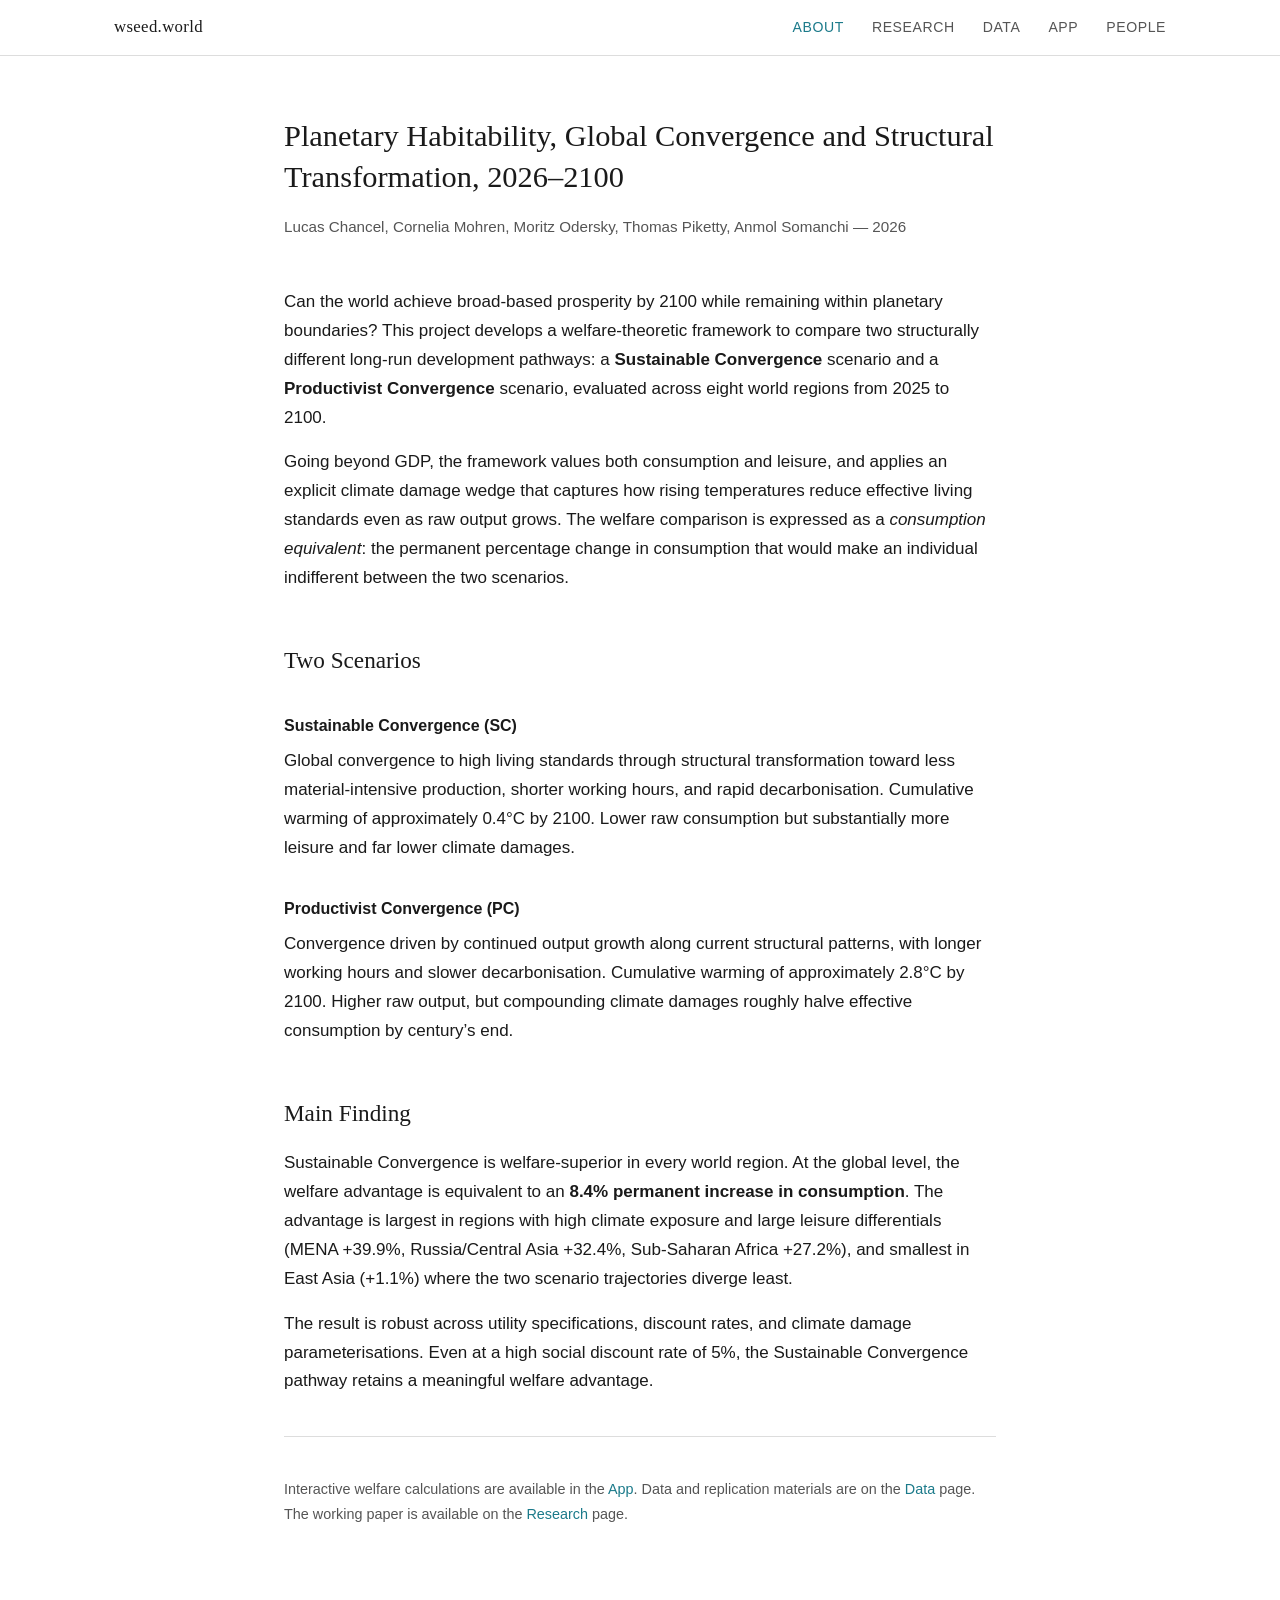
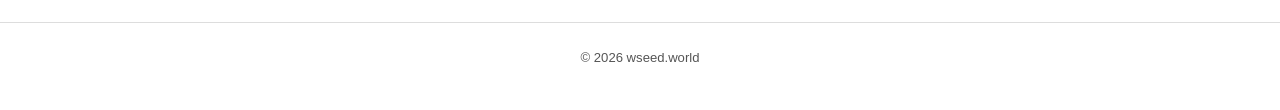
==== index.html @ 44134b2a "Initial website build for wseed.world - 5-page static site: index, research, data, app, people - Cle" ====
<!DOCTYPE html>
<html lang="en">
<head>
  <meta charset="UTF-8" />
  <meta name="viewport" content="width=device-width, initial-scale=1.0" />
  <title>WSEED — World Scenarios for Economy and Ecology in Development</title>
  <meta name="description" content="A research project comparing long-run global development pathways through a welfare lens, valuing consumption, leisure, and climate outcomes." />
  <link rel="stylesheet" href="css/style.css" />
</head>
<body>

<div id="progress-bar"></div>

<nav>
  <div class="nav-inner">
    <a class="nav-logo" href="index.html">wseed.world</a>
    <button class="nav-toggle" aria-label="Toggle menu" aria-expanded="false">
      <span></span><span></span><span></span>
    </button>
    <ul class="nav-links">
      <li><a href="index.html">About</a></li>
      <li><a href="research.html">Research</a></li>
      <li><a href="data.html">Data</a></li>
      <li><a href="app.html">App</a></li>
      <li><a href="people.html">People</a></li>
    </ul>
  </div>
</nav>

<main>
  <div class="hero">
    <!-- Replace with a project-relevant image when available -->
    <img
      class="hero-img"
      src="img/hero.jpg"
      alt="Global convergence and planetary boundaries"
      onerror="this.style.display='none'"
    />

    <h1>Planetary Habitability, Global Convergence and Structural Transformation, 2026–2100</h1>
    <p class="subtitle">Lucas Chancel, Cornelia Mohren, Moritz Odersky, Thomas Piketty, Anmol Somanchi &mdash; 2026</p>
  </div>

  <p>
    Can the world achieve broad-based prosperity by 2100 while remaining within planetary boundaries? This project develops a
    welfare-theoretic framework to compare two structurally different long-run development pathways: a
    <strong>Sustainable Convergence</strong> scenario and a <strong>Productivist Convergence</strong> scenario,
    evaluated across eight world regions from 2025 to 2100.
  </p>

  <p>
    Going beyond GDP, the framework values both consumption and leisure, and applies an explicit climate damage wedge that
    captures how rising temperatures reduce effective living standards even as raw output grows. The welfare comparison is
    expressed as a <em>consumption equivalent</em>: the permanent percentage change in consumption that would make an
    individual indifferent between the two scenarios.
  </p>

  <h2>Two Scenarios</h2>

  <h3>Sustainable Convergence (SC)</h3>
  <p>
    Global convergence to high living standards through structural transformation toward less material-intensive production,
    shorter working hours, and rapid decarbonisation. Cumulative warming of approximately 0.4&deg;C by 2100.
    Lower raw consumption but substantially more leisure and far lower climate damages.
  </p>

  <h3>Productivist Convergence (PC)</h3>
  <p>
    Convergence driven by continued output growth along current structural patterns, with longer working hours and slower
    decarbonisation. Cumulative warming of approximately 2.8&deg;C by 2100. Higher raw output, but compounding climate
    damages roughly halve effective consumption by century&rsquo;s end.
  </p>

  <h2>Main Finding</h2>
  <p>
    Sustainable Convergence is welfare-superior in every world region. At the global level, the welfare advantage is
    equivalent to an <strong>8.4% permanent increase in consumption</strong>. The advantage is largest in regions with high
    climate exposure and large leisure differentials (MENA +39.9%, Russia/Central Asia +32.4%, Sub-Saharan Africa +27.2%),
    and smallest in East Asia (+1.1%) where the two scenario trajectories diverge least.
  </p>

  <p>
    The result is robust across utility specifications, discount rates, and climate damage parameterisations.
    Even at a high social discount rate of 5%, the Sustainable Convergence pathway retains a meaningful welfare advantage.
  </p>

  <hr />

  <p style="font-size:0.9rem; color: var(--muted);">
    Interactive welfare calculations are available in the <a href="app.html">App</a>.
    Data and replication materials are on the <a href="data.html">Data</a> page.
    The working paper is available on the <a href="research.html">Research</a> page.
  </p>
</main>

<footer>
  <p>&copy; 2026 wseed.world</p>
</footer>

<script src="js/main.js"></script>
</body>
</html>
---- css/style.css ----
/* ============================================================
   wseed.world — Global stylesheet
   ============================================================ */

/* ── Reset & base ─────────────────────────────────────────── */
*, *::before, *::after { box-sizing: border-box; margin: 0; padding: 0; }

:root {
  --accent:      #1B7A8A;
  --accent-dark: #145f6d;
  --text:        #1a1a1a;
  --muted:       #555;
  --border:      #ddd;
  --bg:          #ffffff;
  --bg-alt:      #f7f7f5;
  --nav-height:  56px;
  --max-w:       760px;
  --font-serif:  'Georgia', 'Times New Roman', serif;
  --font-sans:   'Helvetica Neue', Arial, sans-serif;
}

html { scroll-behavior: smooth; }

body {
  font-family: var(--font-sans);
  font-size: 17px;
  line-height: 1.7;
  color: var(--text);
  background: var(--bg);
}

a { color: var(--accent); text-decoration: none; }
a:hover { text-decoration: underline; }

img { max-width: 100%; display: block; }

/* ── Scroll progress bar ──────────────────────────────────── */
#progress-bar {
  position: fixed;
  top: 0; left: 0;
  height: 3px;
  width: 0%;
  background: var(--accent);
  z-index: 1000;
  transition: width 0.1s linear;
}

/* ── Navigation ───────────────────────────────────────────── */
nav {
  position: sticky;
  top: 0;
  background: var(--bg);
  border-bottom: 1px solid var(--border);
  z-index: 999;
  height: var(--nav-height);
}

.nav-inner {
  max-width: 1100px;
  margin: 0 auto;
  padding: 0 24px;
  height: 100%;
  display: flex;
  align-items: center;
  justify-content: space-between;
}

.nav-logo {
  font-family: var(--font-serif);
  font-size: 1.05rem;
  font-weight: normal;
  color: var(--text);
  letter-spacing: 0.02em;
}
.nav-logo:hover { text-decoration: none; color: var(--accent); }

.nav-links {
  display: flex;
  gap: 28px;
  list-style: none;
}

.nav-links a {
  font-size: 0.88rem;
  color: var(--muted);
  letter-spacing: 0.04em;
  text-transform: uppercase;
}
.nav-links a:hover,
.nav-links a.active { color: var(--accent); text-decoration: none; }

/* hamburger */
.nav-toggle {
  display: none;
  flex-direction: column;
  gap: 5px;
  background: none;
  border: none;
  cursor: pointer;
  padding: 4px;
}
.nav-toggle span {
  display: block;
  width: 22px;
  height: 2px;
  background: var(--text);
  transition: all 0.2s;
}

/* ── Page layout ──────────────────────────────────────────── */
main {
  max-width: var(--max-w);
  margin: 0 auto;
  padding: 60px 24px 80px;
}

/* ── Hero (homepage only) ─────────────────────────────────── */
.hero {
  margin-bottom: 48px;
}

.hero-img {
  width: 100%;
  max-height: 340px;
  object-fit: cover;
  border-radius: 2px;
  margin-bottom: 36px;
}

.hero h1 {
  font-family: var(--font-serif);
  font-size: 1.9rem;
  font-weight: normal;
  line-height: 1.35;
  margin-bottom: 16px;
  color: var(--text);
}

.hero .subtitle {
  font-size: 0.95rem;
  color: var(--muted);
  margin-bottom: 24px;
}

/* ── Section headings ─────────────────────────────────────── */
h2 {
  font-family: var(--font-serif);
  font-size: 1.45rem;
  font-weight: normal;
  margin: 48px 0 16px;
  color: var(--text);
}

h3 {
  font-size: 1rem;
  font-weight: 600;
  margin: 32px 0 8px;
  color: var(--text);
}

p { margin-bottom: 16px; }

/* ── Divider ──────────────────────────────────────────────── */
hr {
  border: none;
  border-top: 1px solid var(--border);
  margin: 40px 0;
}

/* ── Research page ────────────────────────────────────────── */
.paper-title {
  font-family: var(--font-serif);
  font-size: 1.5rem;
  font-weight: normal;
  line-height: 1.4;
  margin-bottom: 12px;
}

.paper-meta {
  font-size: 0.9rem;
  color: var(--muted);
  margin-bottom: 28px;
}

.paper-img {
  width: 100%;
  border: 1px solid var(--border);
  border-radius: 2px;
  margin: 28px 0;
}

.abstract {
  background: var(--bg-alt);
  border-left: 3px solid var(--accent);
  padding: 20px 24px;
  margin: 28px 0;
  font-size: 0.95rem;
  color: var(--text);
}

.abstract p:last-child { margin-bottom: 0; }

/* download buttons */
.downloads {
  display: flex;
  flex-wrap: wrap;
  gap: 12px;
  margin-top: 28px;
}

.btn {
  display: inline-flex;
  align-items: center;
  gap: 8px;
  padding: 9px 18px;
  border: 1px solid var(--accent);
  border-radius: 3px;
  font-size: 0.88rem;
  color: var(--accent);
  background: var(--bg);
  transition: background 0.15s, color 0.15s;
}
.btn:hover {
  background: var(--accent);
  color: #fff;
  text-decoration: none;
}
.btn-primary {
  background: var(--accent);
  color: #fff;
}
.btn-primary:hover {
  background: var(--accent-dark);
}

/* ── Data page ────────────────────────────────────────────── */
.data-section {
  margin-bottom: 36px;
}

.data-section h3 {
  margin-top: 0;
  border-bottom: 1px solid var(--border);
  padding-bottom: 8px;
  margin-bottom: 16px;
}

.citation-box {
  background: var(--bg-alt);
  border: 1px solid var(--border);
  border-radius: 3px;
  padding: 18px 20px;
  font-size: 0.88rem;
  font-family: var(--font-serif);
  color: var(--text);
  margin-top: 12px;
  line-height: 1.6;
}

/* ── App page ─────────────────────────────────────────────── */
.app-frame-wrapper {
  position: relative;
  width: 100%;
  padding-top: 75%;   /* 4:3 aspect ratio */
  border: 1px solid var(--border);
  border-radius: 3px;
  overflow: hidden;
  margin: 28px 0;
}

.app-frame-wrapper iframe {
  position: absolute;
  top: 0; left: 0;
  width: 100%;
  height: 100%;
  border: none;
}

.app-note {
  font-size: 0.88rem;
  color: var(--muted);
  margin-top: 8px;
}

/* ── People page ──────────────────────────────────────────── */
.person {
  display: flex;
  gap: 24px;
  align-items: flex-start;
  padding: 32px 0;
  border-bottom: 1px solid var(--border);
}

.person:first-of-type { padding-top: 0; }
.person:last-of-type  { border-bottom: none; }

.person-photo {
  width: 80px;
  height: 80px;
  border-radius: 50%;
  object-fit: cover;
  flex-shrink: 0;
  background: var(--bg-alt);
  border: 1px solid var(--border);
}

.person-photo-placeholder {
  width: 80px;
  height: 80px;
  border-radius: 50%;
  flex-shrink: 0;
  background: var(--bg-alt);
  border: 1px solid var(--border);
  display: flex;
  align-items: center;
  justify-content: center;
  font-size: 1.6rem;
  color: var(--border);
}

.person-info { flex: 1; }

.person-name {
  font-size: 1rem;
  font-weight: 600;
  margin-bottom: 4px;
}
.person-name a { color: var(--text); }
.person-name a:hover { color: var(--accent); text-decoration: none; }

.person-role {
  font-size: 0.9rem;
  color: var(--muted);
  margin-bottom: 6px;
}

.person-bio {
  font-size: 0.92rem;
  margin-bottom: 6px;
}

.person-email {
  font-size: 0.85rem;
  color: var(--muted);
}

/* ── Footer ───────────────────────────────────────────────── */
footer {
  border-top: 1px solid var(--border);
  padding: 24px;
  text-align: center;
  font-size: 0.82rem;
  color: var(--muted);
}

/* ── Responsive ───────────────────────────────────────────── */
@media (max-width: 640px) {
  .nav-links {
    display: none;
    flex-direction: column;
    gap: 0;
    position: absolute;
    top: var(--nav-height);
    left: 0; right: 0;
    background: var(--bg);
    border-bottom: 1px solid var(--border);
    padding: 8px 0;
  }
  .nav-links.open { display: flex; }
  .nav-links a {
    display: block;
    padding: 12px 24px;
  }
  .nav-toggle { display: flex; }

  nav { position: relative; }

  .hero h1 { font-size: 1.5rem; }

  .person { flex-direction: column; gap: 16px; }

  .downloads { flex-direction: column; }

  .app-frame-wrapper { padding-top: 120%; }
}
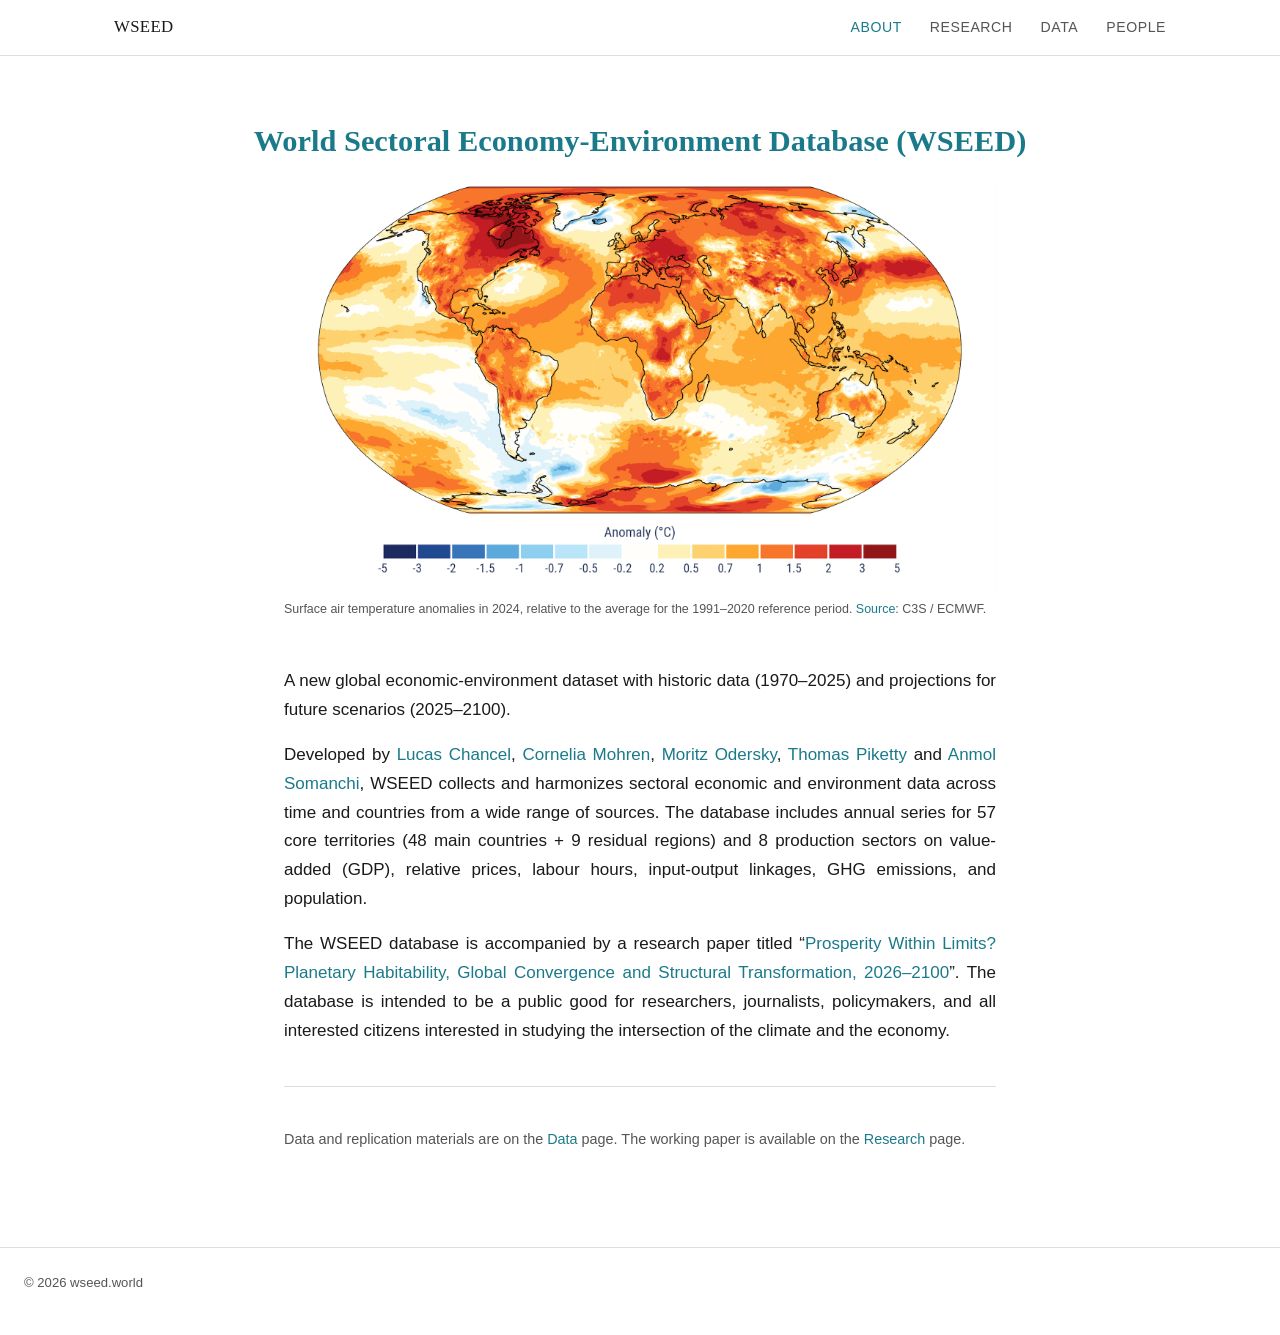
==== commit 00b2a37f: "Build WSEED website" ====
--- a/index.html
+++ b/index.html
@@ -13,7 +13,7 @@
 
 <nav>
   <div class="nav-inner">
-    <a class="nav-logo" href="index.html">wseed.world</a>
+    <a class="nav-logo" href="index.html">WSEED</a>
     <button class="nav-toggle" aria-label="Toggle menu" aria-expanded="false">
       <span></span><span></span><span></span>
     </button>
@@ -21,7 +21,6 @@
       <li><a href="index.html">About</a></li>
       <li><a href="research.html">Research</a></li>
       <li><a href="data.html">Data</a></li>
-      <li><a href="app.html">App</a></li>
       <li><a href="people.html">People</a></li>
     </ul>
   </div>
@@ -29,65 +28,37 @@
 
 <main>
   <div class="hero">
+    <p class="wseed-label">World Sectoral Economy-Environment Database (WSEED)</p>
     <!-- Replace with a project-relevant image when available -->
     <img
       class="hero-img"
-      src="img/hero.jpg"
+      src="img/hero.png"
       alt="Global convergence and planetary boundaries"
       onerror="this.style.display='none'"
     />
+    <p class="img-caption">Surface air temperature anomalies in 2024, relative to the average for the 1991&ndash;2020 reference period. <a href="https://climate.copernicus.eu/global-climate-highlights-2024" target="_blank" rel="noopener">Source</a>: C3S / ECMWF.</p>
 
-    <h1>Planetary Habitability, Global Convergence and Structural Transformation, 2026–2100</h1>
-    <p class="subtitle">Lucas Chancel, Cornelia Mohren, Moritz Odersky, Thomas Piketty, Anmol Somanchi &mdash; 2026</p>
   </div>
 
   <p>
-    Can the world achieve broad-based prosperity by 2100 while remaining within planetary boundaries? This project develops a
-    welfare-theoretic framework to compare two structurally different long-run development pathways: a
-    <strong>Sustainable Convergence</strong> scenario and a <strong>Productivist Convergence</strong> scenario,
-    evaluated across eight world regions from 2025 to 2100.
+    A new global economic-environment dataset with historic data (1970&ndash;2025) and projections for future scenarios (2025&ndash;2100).
   </p>
 
   <p>
-    Going beyond GDP, the framework values both consumption and leisure, and applies an explicit climate damage wedge that
-    captures how rising temperatures reduce effective living standards even as raw output grows. The welfare comparison is
-    expressed as a <em>consumption equivalent</em>: the permanent percentage change in consumption that would make an
-    individual indifferent between the two scenarios.
-  </p>
-
-  <h2>Two Scenarios</h2>
-
-  <h3>Sustainable Convergence (SC)</h3>
-  <p>
-    Global convergence to high living standards through structural transformation toward less material-intensive production,
-    shorter working hours, and rapid decarbonisation. Cumulative warming of approximately 0.4&deg;C by 2100.
-    Lower raw consumption but substantially more leisure and far lower climate damages.
-  </p>
-
-  <h3>Productivist Convergence (PC)</h3>
-  <p>
-    Convergence driven by continued output growth along current structural patterns, with longer working hours and slower
-    decarbonisation. Cumulative warming of approximately 2.8&deg;C by 2100. Higher raw output, but compounding climate
-    damages roughly halve effective consumption by century&rsquo;s end.
-  </p>
-
-  <h2>Main Finding</h2>
-  <p>
-    Sustainable Convergence is welfare-superior in every world region. At the global level, the welfare advantage is
-    equivalent to an <strong>8.4% permanent increase in consumption</strong>. The advantage is largest in regions with high
-    climate exposure and large leisure differentials (MENA +39.9%, Russia/Central Asia +32.4%, Sub-Saharan Africa +27.2%),
-    and smallest in East Asia (+1.1%) where the two scenario trajectories diverge least.
+    Developed by <a href="https://lucaschancel.com/en/" target="_blank" rel="noopener">Lucas Chancel</a>, <a href="https://sites.google.com/philosophy-economics.de/cornelia-mohren/home?authuser=1&pli=1" target="_blank" rel="noopener">Cornelia Mohren</a>, <a href="https://www.researchgate.net/profile/Moritz_Odersky" target="_blank" rel="noopener">Moritz Odersky</a>, <a href="http://piketty.pse.ens.fr/en/" target="_blank" rel="noopener">Thomas Piketty</a> and <a href="https://sites.google.com/view/anmolsmnch" target="_blank" rel="noopener">Anmol Somanchi</a>, WSEED
+    collects and harmonizes sectoral economic and environment data across time and countries from a wide range
+    of sources. The database includes annual series for 57 core territories (48 main countries + 9 residual
+    regions) and 8 production sectors on value-added (GDP), relative prices, labour hours, input-output
+    linkages, GHG emissions, and population.
   </p>
 
   <p>
-    The result is robust across utility specifications, discount rates, and climate damage parameterisations.
-    Even at a high social discount rate of 5%, the Sustainable Convergence pathway retains a meaningful welfare advantage.
+    The WSEED database is accompanied by a research paper titled &#8220;<a href="research.html">Prosperity Within Limits? Planetary Habitability, Global Convergence and Structural Transformation, 2026&ndash;2100</a>&#8221;. The database is intended to be a public good for researchers, journalists, policymakers, and all interested citizens interested in studying the intersection of the climate and the economy.
   </p>
 
   <hr />
 
   <p style="font-size:0.9rem; color: var(--muted);">
-    Interactive welfare calculations are available in the <a href="app.html">App</a>.
     Data and replication materials are on the <a href="data.html">Data</a> page.
     The working paper is available on the <a href="research.html">Research</a> page.
   </p>
--- a/css/style.css
+++ b/css/style.css
@@ -121,8 +121,6 @@
 
 .hero-img {
   width: 100%;
-  max-height: 340px;
-  object-fit: cover;
   border-radius: 2px;
   margin-bottom: 36px;
 }
@@ -130,9 +128,9 @@
 .hero h1 {
   font-family: var(--font-serif);
   font-size: 1.9rem;
-  font-weight: normal;
+  font-weight: bold;
   line-height: 1.35;
-  margin-bottom: 16px;
+  margin-bottom: 8px;
   color: var(--text);
 }
 
@@ -140,6 +138,39 @@
   font-size: 0.95rem;
   color: var(--muted);
   margin-bottom: 24px;
+}
+
+.img-caption {
+  font-size: 0.78rem;
+  color: var(--muted);
+  margin-top: -28px;
+  margin-bottom: 28px;
+  text-align: left;
+  line-height: 1.5;
+}
+
+.wseed-label {
+  font-family: var(--font-serif);
+  font-size: 1.9rem;
+  font-weight: bold;
+  color: var(--accent);
+  margin-bottom: 14px;
+  text-align: center;
+  white-space: nowrap;
+  width: 100vw;
+  position: relative;
+  left: 50%;
+  transform: translateX(-50%);
+}
+
+.paper-subtitle {
+  font-family: var(--font-serif);
+  font-size: 1.05rem;
+  font-weight: normal;
+  color: var(--muted);
+  margin-top: -8px;
+  margin-bottom: 16px;
+  text-align: left;
 }
 
 /* ── Section headings ─────────────────────────────────────── */
@@ -158,7 +189,7 @@
   color: var(--text);
 }
 
-p { margin-bottom: 16px; }
+p { margin-bottom: 16px; text-align: justify; }
 
 /* ── Divider ──────────────────────────────────────────────── */
 hr {
@@ -342,6 +373,76 @@
 .person-email {
   font-size: 0.85rem;
   color: var(--muted);
+}
+
+/* ── Carousel ─────────────────────────────────────────────── */
+.carousel {
+  position: relative;
+  margin: 28px 0;
+  border: 1px solid var(--border);
+  border-radius: 3px;
+  background: var(--bg-alt);
+  overflow: hidden;
+}
+
+.carousel-track { width: 100%; }
+
+.carousel-slide         { display: none; }
+.carousel-slide.active  { display: block; }
+
+.carousel-slide img {
+  width: 100%;
+  height: auto;
+  display: block;
+}
+
+.carousel-btn {
+  position: absolute;
+  top: 50%;
+  transform: translateY(-50%);
+  width: 36px;
+  height: 36px;
+  border-radius: 50%;
+  border: 1px solid var(--border);
+  background: rgba(255,255,255,0.88);
+  color: var(--text);
+  font-size: 1rem;
+  cursor: pointer;
+  display: flex;
+  align-items: center;
+  justify-content: center;
+  z-index: 10;
+  transition: background 0.15s, color 0.15s;
+}
+.carousel-btn:hover { background: var(--accent); color: #fff; border-color: var(--accent); }
+.carousel-prev { left: 10px; }
+.carousel-next { right: 10px; }
+
+.carousel-footer {
+  display: flex;
+  align-items: center;
+  justify-content: center;
+  gap: 14px;
+  padding: 10px 0 12px;
+}
+
+.carousel-dots { display: flex; gap: 7px; }
+
+.carousel-dot {
+  width: 7px;
+  height: 7px;
+  border-radius: 50%;
+  background: var(--border);
+  cursor: pointer;
+  transition: background 0.2s;
+}
+.carousel-dot.active { background: var(--accent); }
+
+.carousel-counter {
+  font-size: 0.8rem;
+  color: var(--muted);
+  margin: 0;
+  text-align: left;
 }
 
 /* ── Footer ───────────────────────────────────────────────── */
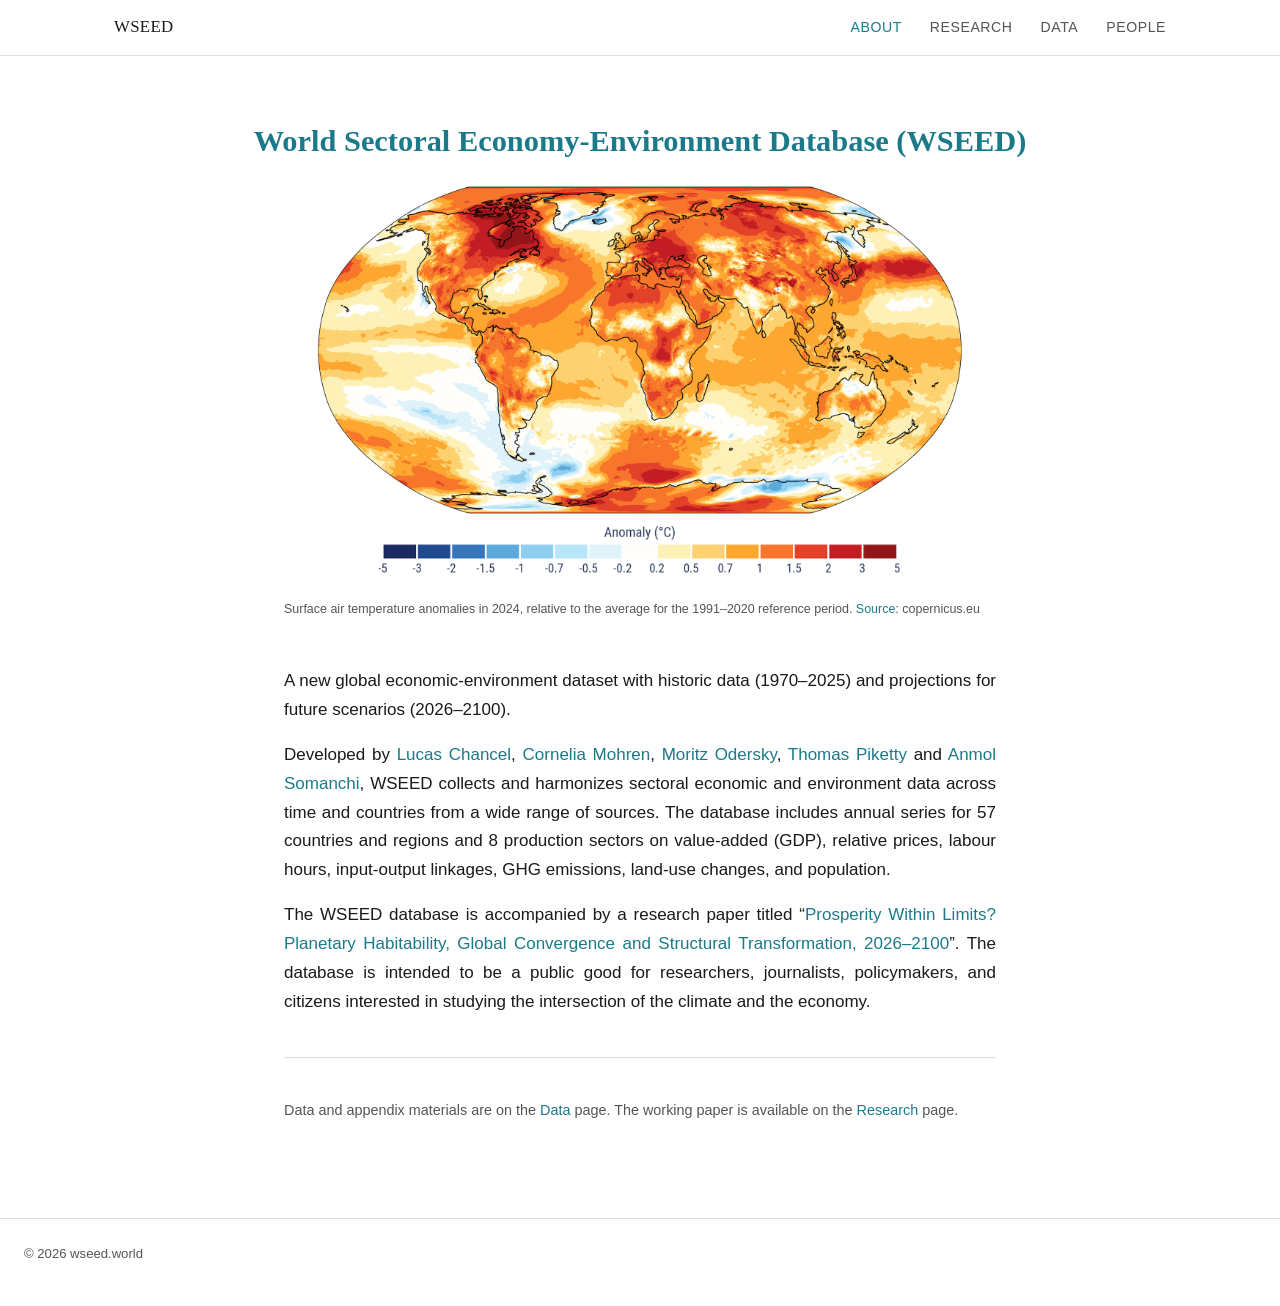
==== commit 0762e5a1: ""Content edits, people page styling, lightbox navigation, carousel fixes"" ====
--- a/index.html
+++ b/index.html
@@ -36,30 +36,29 @@
       alt="Global convergence and planetary boundaries"
       onerror="this.style.display='none'"
     />
-    <p class="img-caption">Surface air temperature anomalies in 2024, relative to the average for the 1991&ndash;2020 reference period. <a href="https://climate.copernicus.eu/global-climate-highlights-2024" target="_blank" rel="noopener">Source</a>: C3S / ECMWF.</p>
+    <p class="img-caption">Surface air temperature anomalies in 2024, relative to the average for the 1991&ndash;2020 reference period. <a href="https://climate.copernicus.eu/global-climate-highlights-2024" target="_blank" rel="noopener">Source</a>: copernicus.eu</p>
 
   </div>
 
   <p>
-    A new global economic-environment dataset with historic data (1970&ndash;2025) and projections for future scenarios (2025&ndash;2100).
+    A new global economic-environment dataset with historic data (1970&ndash;2025) and projections for future scenarios (2026&ndash;2100).
   </p>
 
   <p>
     Developed by <a href="https://lucaschancel.com/en/" target="_blank" rel="noopener">Lucas Chancel</a>, <a href="https://sites.google.com/philosophy-economics.de/cornelia-mohren/home?authuser=1&pli=1" target="_blank" rel="noopener">Cornelia Mohren</a>, <a href="https://www.researchgate.net/profile/Moritz_Odersky" target="_blank" rel="noopener">Moritz Odersky</a>, <a href="http://piketty.pse.ens.fr/en/" target="_blank" rel="noopener">Thomas Piketty</a> and <a href="https://sites.google.com/view/anmolsmnch" target="_blank" rel="noopener">Anmol Somanchi</a>, WSEED
     collects and harmonizes sectoral economic and environment data across time and countries from a wide range
-    of sources. The database includes annual series for 57 core territories (48 main countries + 9 residual
-    regions) and 8 production sectors on value-added (GDP), relative prices, labour hours, input-output
-    linkages, GHG emissions, and population.
+    of sources. The database includes annual series for 57 countries and regions and 8 production sectors on value-added (GDP), relative prices, labour hours, input-output
+    linkages, GHG emissions, land-use changes, and population.
   </p>
 
   <p>
-    The WSEED database is accompanied by a research paper titled &#8220;<a href="research.html">Prosperity Within Limits? Planetary Habitability, Global Convergence and Structural Transformation, 2026&ndash;2100</a>&#8221;. The database is intended to be a public good for researchers, journalists, policymakers, and all interested citizens interested in studying the intersection of the climate and the economy.
+    The WSEED database is accompanied by a research paper titled &#8220;<a href="research.html">Prosperity Within Limits? Planetary Habitability, Global Convergence and Structural Transformation, 2026&ndash;2100</a>&#8221;. The database is intended to be a public good for researchers, journalists, policymakers, and citizens interested in studying the intersection of the climate and the economy.
   </p>
 
   <hr />
 
   <p style="font-size:0.9rem; color: var(--muted);">
-    Data and replication materials are on the <a href="data.html">Data</a> page.
+    Data and appendix materials are on the <a href="data.html">Data</a> page.
     The working paper is available on the <a href="research.html">Research</a> page.
   </p>
 </main>
--- a/css/style.css
+++ b/css/style.css
@@ -317,7 +317,7 @@
 .person {
   display: flex;
   gap: 24px;
-  align-items: flex-start;
+  align-items: center;
   padding: 32px 0;
   border-bottom: 1px solid var(--border);
 }
@@ -326,8 +326,8 @@
 .person:last-of-type  { border-bottom: none; }
 
 .person-photo {
-  width: 80px;
-  height: 80px;
+  width: 135px;
+  height: 135px;
   border-radius: 50%;
   object-fit: cover;
   flex-shrink: 0;
@@ -385,14 +385,31 @@
   overflow: hidden;
 }
 
-.carousel-track { width: 100%; }
-
-.carousel-slide         { display: none; }
-.carousel-slide.active  { display: block; }
+.carousel-track {
+  position: relative;
+  width: 100%;
+  aspect-ratio: 3 / 2;
+  background: var(--bg-alt);
+}
+
+.carousel-slide {
+  position: absolute;
+  top: 0; left: 0;
+  width: 100%;
+  height: 100%;
+  display: none;
+  align-items: center;
+  justify-content: center;
+}
+
+.carousel-slide.active  { display: flex; }
 
 .carousel-slide img {
-  width: 100%;
+  max-width: 100%;
+  max-height: 100%;
+  width: auto;
   height: auto;
+  object-fit: contain;
   display: block;
 }
 
@@ -444,6 +461,68 @@
   margin: 0;
   text-align: left;
 }
+
+/* ── Lightbox ─────────────────────────────────────────────── */
+.lightbox {
+  display: none;
+  position: fixed;
+  inset: 0;
+  background: rgba(0,0,0,0.85);
+  z-index: 2000;
+  align-items: center;
+  justify-content: center;
+  cursor: zoom-out;
+}
+
+.lightbox.open { display: flex; }
+
+.lightbox-img {
+  max-width: 90vw;
+  max-height: 90vh;
+  object-fit: contain;
+  border-radius: 2px;
+  box-shadow: 0 8px 40px rgba(0,0,0,0.4);
+  cursor: default;
+}
+
+.lightbox-close {
+  position: absolute;
+  top: 16px;
+  right: 20px;
+  background: none;
+  border: none;
+  color: #fff;
+  font-size: 2rem;
+  line-height: 1;
+  cursor: pointer;
+  opacity: 0.75;
+  transition: opacity 0.15s;
+}
+.lightbox-close:hover { opacity: 1; }
+
+.lightbox-nav {
+  position: absolute;
+  top: 50%;
+  transform: translateY(-50%);
+  background: rgba(255,255,255,0.15);
+  border: 1px solid rgba(255,255,255,0.3);
+  color: #fff;
+  width: 44px;
+  height: 44px;
+  border-radius: 50%;
+  font-size: 1.2rem;
+  cursor: pointer;
+  display: flex;
+  align-items: center;
+  justify-content: center;
+  transition: background 0.15s;
+  z-index: 2001;
+}
+.lightbox-nav:hover { background: rgba(255,255,255,0.3); }
+.lightbox-prev { left: 20px; }
+.lightbox-next { right: 20px; }
+
+.carousel-slide img { cursor: zoom-in; }
 
 /* ── Footer ───────────────────────────────────────────────── */
 footer {
@@ -478,6 +557,8 @@
 
   .hero h1 { font-size: 1.5rem; }
 
+  .wseed-label { white-space: normal; font-size: 1.5rem; }
+
   .person { flex-direction: column; gap: 16px; }
 
   .downloads { flex-direction: column; }
